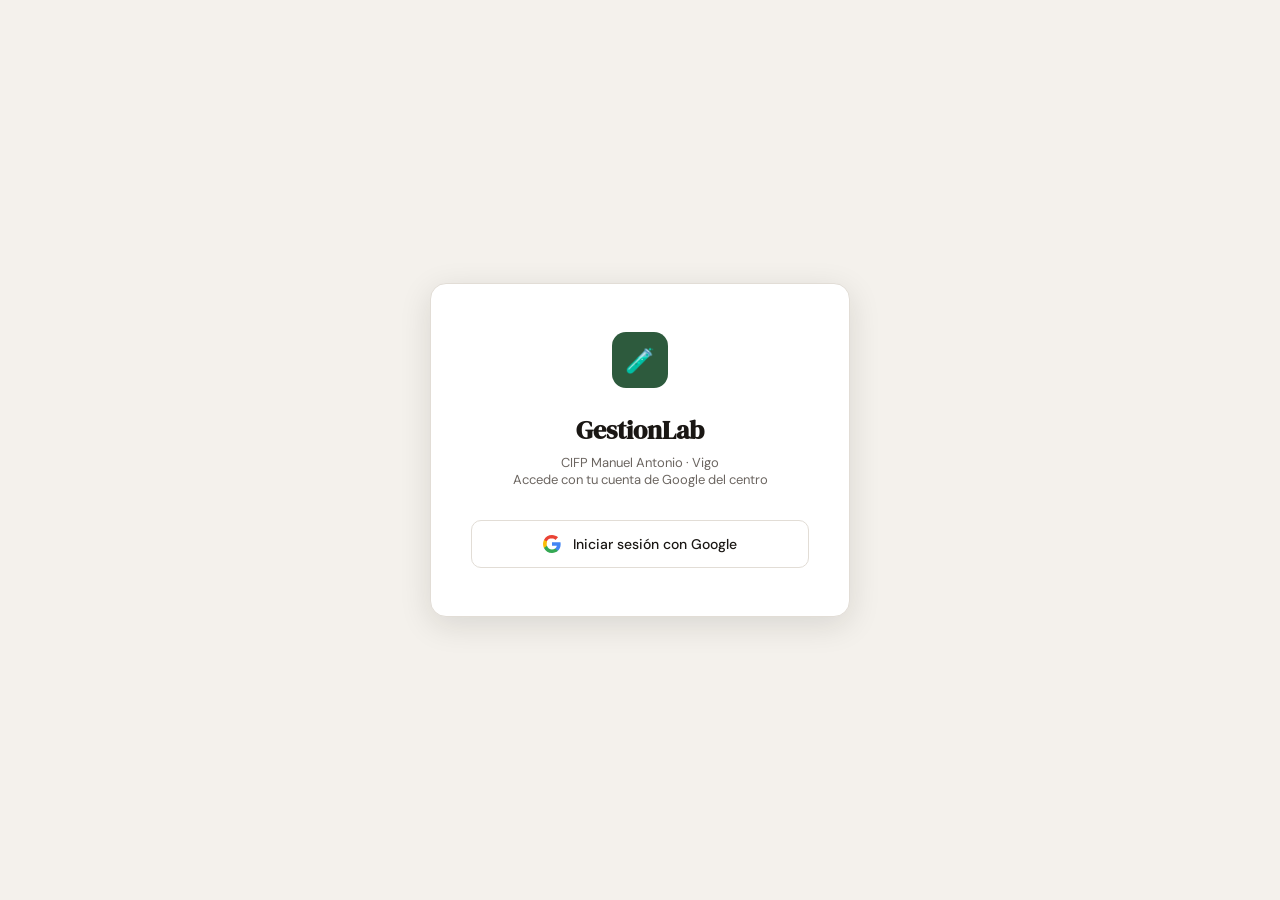
==== index.html @ 8d4d7803 "Add files via upload" ====
<!DOCTYPE html>
<html lang="es">
<head>
  <meta charset="UTF-8">
  <meta name="viewport" content="width=device-width, initial-scale=1.0">
  <title>GestionLab · CIFP Manuel Antonio</title>
  <link href="https://fonts.googleapis.com/css2?family=DM+Serif+Display:ital@0;1&family=DM+Sans:wght@300;400;500;600&display=swap" rel="stylesheet">
  <script src="https://cdnjs.cloudflare.com/ajax/libs/jszip/3.10.1/jszip.min.js"></script>
  <link rel="stylesheet" href="css/styles.css">
</head>
<body>

<!-- LOADING -->
<div class="loading-overlay" id="loading">
  <div class="spinner"></div>
  <div class="loading-text" id="loading-text">Cargando...</div>
</div>

<!-- TOAST -->
<div class="toast-container" id="toasts"></div>

<!-- AUTH SCREEN -->
<div id="auth-screen">
  <div class="auth-card">
    <div class="auth-logo">🧪</div>
    <h1>GestionLab</h1>
    <p>CIFP Manuel Antonio · Vigo<br>Accede con tu cuenta de Google del centro</p>
    <button class="btn-google" onclick="signIn()">
      <svg width="18" height="18" viewBox="0 0 18 18"><path fill="#4285F4" d="M17.64 9.2c0-.637-.057-1.251-.164-1.84H9v3.481h4.844c-.209 1.125-.843 2.078-1.796 2.717v2.258h2.908c1.702-1.567 2.684-3.874 2.684-6.615z"/><path fill="#34A853" d="M9 18c2.43 0 4.467-.806 5.956-2.184l-2.908-2.258c-.806.54-1.837.86-3.048.86-2.344 0-4.328-1.584-5.036-3.711H.957v2.332A8.997 8.997 0 009 18z"/><path fill="#FBBC05" d="M3.964 10.707A5.41 5.41 0 013.682 9c0-.593.102-1.17.282-1.707V4.961H.957A8.996 8.996 0 000 9c0 1.452.348 2.827.957 4.039l3.007-2.332z"/><path fill="#EA4335" d="M9 3.58c1.321 0 2.508.454 3.44 1.345l2.582-2.58C13.463.891 11.426 0 9 0A8.997 8.997 0 00.957 4.961L3.964 6.293C4.672 4.166 6.656 3.58 9 3.58z"/></svg>
      Iniciar sesión con Google
    </button>
  </div>
</div>

<!-- APP -->
<div id="app">
  <!-- SIDEBAR -->
  <nav class="sidebar">
    <div class="sidebar-header">
      <div class="sidebar-logo">
        <div class="sidebar-logo-icon">🧪</div>
        <div class="sidebar-logo-text">GestionLab</div>
      </div>
      <div class="sidebar-subtitle">CIFP Manuel Antonio</div>
    </div>
    <div class="sidebar-nav">
      <div class="nav-section-label">Principal</div>
      <div class="nav-item active" onclick="showPage('dashboard')">
        <span class="nav-icon">📊</span> Panel principal
      </div>
      <div class="nav-section-label" style="margin-top:12px">Equipos</div>
      <div class="nav-item" onclick="showPage('equipos')">
        <span class="nav-icon">🔬</span> Inventario
      </div>
      <div class="nav-item" onclick="showPage('incidencias')">
        <span class="nav-icon">⚠️</span> Incidencias
        <span class="nav-badge" id="badge-incidencias" style="display:none">0</span>
      </div>
      <div class="nav-item" onclick="showPage('intervenciones')">
        <span class="nav-icon">🔧</span> Intervenciones
      </div>
      <!-- RENOMBRADO: "Catálogo" en vez de "Configuración" -->
      <div class="nav-section-label" style="margin-top:12px">Material fungible</div>
      <div class="nav-item" onclick="showPage('material')">
        <span class="nav-icon">🧴</span> Inventario
      </div>
      <div class="nav-item" onclick="showPage('movimientos')">
        <span class="nav-icon">📦</span> Movimientos
      </div>
      <div class="nav-item" onclick="showPage('solicitudes')">
        <span class="nav-icon">📋</span> Solicitudes
        <span class="nav-badge" id="badge-solicitudes" style="display:none">0</span>
      </div>
      <div class="nav-item" onclick="showPage('pedidos')" id="nav-pedidos">
        <span class="nav-icon">🛒</span> Pedidos
      </div>
      <div class="nav-section-label" style="margin-top:12px" id="label-catalogo">Catálogo</div>
      <div class="nav-item" onclick="showPage('proveedores')" id="nav-proveedores">
        <span class="nav-icon">🏢</span> Proveedores
      </div>
      <div class="nav-item" onclick="showPage('ubicaciones')" id="nav-ubicaciones">
        <span class="nav-icon">📍</span> Ubicaciones
      </div>
      <div class="nav-item" onclick="showPage('usuarios')" id="nav-usuarios" style="display:none">
        <span class="nav-icon">👥</span> Usuarios
      </div>
    </div>
    <div class="sidebar-footer">
      <div class="user-chip">
        <img class="user-avatar" id="user-avatar" src="" alt="">
        <div class="user-info">
          <div class="user-name" id="user-name">—</div>
          <div class="user-role" id="user-role">—</div>
        </div>
        <button class="btn-signout" onclick="signOut()" title="Cerrar sesión">↩</button>
      </div>
    </div>
  </nav>

  <!-- MAIN -->
  <div class="main">
    <div class="topbar">
      <div class="topbar-title" id="page-title">Panel principal</div>
      <div class="topbar-actions" id="topbar-actions"></div>
    </div>
    <div class="content">

      <!-- DASHBOARD -->
      <div class="page active" id="page-dashboard">
        <div class="stats-grid" id="stats-grid">
          <div class="stat-card">
            <div class="stat-icon" style="background:#e8f0eb">🔬</div>
            <div class="stat-body">
              <div class="stat-value" id="stat-equipos">—</div>
              <div class="stat-label">Equipos registrados</div>
            </div>
          </div>
          <div class="stat-card">
            <div class="stat-icon" style="background:#fdf3e7">⏰</div>
            <div class="stat-body">
              <div class="stat-value" id="stat-preventivos">—</div>
              <div class="stat-label">Preventivos pendientes</div>
            </div>
          </div>
          <div class="stat-card">
            <div class="stat-icon" style="background:#fdf0f0">⚠️</div>
            <div class="stat-body">
              <div class="stat-value" id="stat-incidencias">—</div>
              <div class="stat-label">Incidencias abiertas</div>
            </div>
          </div>
          <div class="stat-card" style="cursor:pointer" onclick="openModalConsumo()" title="Registrar consumo rápido">
            <div class="stat-icon" style="background:#fdf3e7">🧴</div>
            <div class="stat-body">
              <div class="stat-value" id="stat-stock-bajo">—</div>
              <div class="stat-label">Items bajo mínimo</div>
            </div>
          </div>
        </div>

        <!-- Acceso rápido registro consumo -->
        <div style="margin-bottom:20px;display:flex;align-items:center;gap:12px;flex-wrap:wrap">
          <button class="quick-register-btn" onclick="openModalConsumo()">
            📦 Registrar consumo de material
          </button>
          <span style="font-size:12px;color:var(--text-muted)">¿Gastaste algo hoy? Regístralo en 10 segundos</span>
        </div>

        <div id="alertas-container"></div>

        <!-- Alertas stock bajo -->
        <div id="alertas-stock-container" style="margin-bottom:20px"></div>

        <div class="card">
          <div class="card-header">
            <div class="card-title">Próximos mantenimientos preventivos</div>
          </div>
          <table>
            <thead>
              <tr>
                <th>Equipo</th>
                <th>Tipo</th>
                <th>Ubicación</th>
                <th>Próximo preventivo</th>
                <th>Estado</th>
              </tr>
            </thead>
            <tbody id="tabla-proximos"></tbody>
          </table>
        </div>
      </div>

      <!-- SOLICITUDES -->
      <div class="page" id="page-solicitudes">
        <div class="card">
          <div class="card-header">
            <div class="card-title">Solicitudes de material</div>
            <div class="card-actions">
              <select class="filter" onchange="filtrarSolicitudesEstado(this.value)">
                <option value="">Todos los estados</option>
                <option>Pendiente</option>
                <option>En pedido</option>
                <option>Recibido</option>
                <option>Rechazado</option>
              </select>
              <button class="btn btn-primary" onclick="openModalSolicitud()">+ Nueva solicitud</button>
            </div>
          </div>
          <table>
            <thead>
              <tr>
                <th>ID</th>
                <th>Material</th>
                <th>Cantidad</th>
                <th>Solicitante</th>
                <th>Fecha</th>
                <th>Urgencia</th>
                <th>Proveedor requerido</th>
                <th>Estado</th>
                <th></th>
              </tr>
            </thead>
            <tbody id="tabla-solicitudes"></tbody>
          </table>
        </div>
      </div>

      <!-- PEDIDOS -->
      <div class="page" id="page-pedidos">
        <div style="display:flex;align-items:center;justify-content:space-between;margin-bottom:20px;flex-wrap:wrap;gap:12px">
          <div style="display:flex;gap:8px;flex-wrap:wrap">
            <select class="filter" onchange="filtrarPedidosEstado(this.value)">
              <option value="">Todos los estados</option>
              <option>Abierto</option>
              <option>Presupuesto solicitado</option>
              <option>Presupuesto aprobado</option>
              <option>Recepción parcial</option>
              <option>Recepción completa</option>
            </select>
          </div>
          <button class="btn btn-primary" onclick="openModalNuevoPedido()">+ Nueva lista de pedido</button>
        </div>
        <div id="pedidos-lista"></div>
      </div>

      <!-- DETALLE PEDIDO (panel lateral simulado como página) -->
      <div class="page" id="page-pedido-detalle">
        <div style="margin-bottom:16px">
          <button class="btn btn-secondary" onclick="showPage('pedidos')">← Volver a pedidos</button>
        </div>
        <div id="pedido-detalle-contenido"></div>
      </div>

      <!-- MATERIAL FUNGIBLE -->
      <div class="page" id="page-material">
        <div class="card">
          <div class="card-header">
            <div class="card-title">Inventario de material fungible</div>
            <div class="card-actions">
              <div class="search-input">
                <span>🔍</span>
                <input type="text" placeholder="Buscar material..." oninput="filtrarMaterial(this.value)" id="search-material">
              </div>
              <select class="filter" onchange="filtrarMaterialCategoria(this.value)" id="filter-material-cat">
                <option value="">Todas las categorías</option>
              </select>
              <select class="filter" onchange="filtrarMaterialStock(this.value)">
                <option value="">Todo el stock</option>
                <option value="bajo">Bajo mínimo</option>
                <option value="ok">Stock OK</option>
              </select>
              <div class="search-input">
                <span>📍</span>
                <input type="text" placeholder="Filtrar por ubicación..." oninput="filtrarMaterialUbicacion(this.value);this.setAttribute('list',this.value.length>0?'ubicaciones-datalist':'')" id="filter-material-ubicacion">
              </div>
              <datalist id="ubicaciones-datalist"></datalist>
              <button class="btn btn-primary" onclick="openModalMaterial()">+ Nuevo material</button>
            </div>
          </div>
          <table>
            <thead>
              <tr>
                <th>ID</th>
                <th>Nombre</th>
                <th>Categoría</th>
                <th>Ubicación</th>
                <th>Unidad</th>
                <th>Stock actual</th>
                <th>Mín / Óptimo</th>
                <th></th>
              </tr>
            </thead>
            <tbody id="tabla-material"></tbody>
          </table>
        </div>
      </div>

      <!-- MOVIMIENTOS -->
      <div class="page" id="page-movimientos">
        <div class="card">
          <div class="card-header">
            <div class="card-title">Movimientos de material</div>
            <div class="card-actions">
              <select class="filter" onchange="filtrarMovimientosTipo(this.value)">
                <option value="">Entradas y salidas</option>
                <option value="Entrada">Solo entradas</option>
                <option value="Salida">Solo salidas</option>
              </select>
              <button class="btn btn-secondary" onclick="openModalConsumo()">📦 Registrar consumo</button>
              <button class="btn btn-primary" onclick="openModalEntrada()">📥 Registrar entrada</button>
            </div>
          </div>
          <table>
            <thead>
              <tr>
                <th>Fecha</th>
                <th>Material</th>
                <th>Tipo</th>
                <th>Cantidad</th>
                <th>Usuario</th>
                <th>Motivo</th>
                <th>Observaciones</th>
              </tr>
            </thead>
            <tbody id="tabla-movimientos"></tbody>
          </table>
        </div>
      </div>

      <!-- EQUIPOS -->
      <div class="page" id="page-equipos">
        <div class="card">
          <div class="card-header">
            <div class="card-title">Inventario de equipos</div>
            <div class="card-actions">
              <div class="search-input">
                <span>🔍</span>
                <input type="text" placeholder="Buscar equipo..." oninput="filtrarEquipos(this.value)" id="search-equipos">
              </div>
              <select class="filter" onchange="filtrarEquiposEstado(this.value)">
                <option value="">Todos los estados</option>
                <option>Operativo</option>
                <option>En mantenimiento</option>
                <option>Averiado</option>
                <option>Fuera de servicio</option>
              </select>
              <div class="search-input">
                <span>📍</span>
                <input type="text" placeholder="Filtrar por ubicación..." oninput="filtrarEquiposUbicacion(this.value);this.setAttribute('list',this.value.length>0?'equipos-ubicaciones-datalist':'')" id="filter-equipos-ubicacion">
              </div>
              <datalist id="equipos-ubicaciones-datalist"></datalist>
              <button class="btn btn-primary" onclick="openModalEquipo()">+ Nuevo equipo</button>
            </div>
          </div>
          <table>
            <thead>
              <tr>
                <th>ID</th>
                <th>Equipo</th>
                <th>Marca / Modelo</th>
                <th>Ubicación</th>
                <th>Responsable</th>
                <th>Estado</th>
                <th>Próx. preventivo</th>
                <th></th>
              </tr>
            </thead>
            <tbody id="tabla-equipos"></tbody>
          </table>
        </div>
      </div>

      <!-- DETALLE EQUIPO -->
      <div class="page" id="page-equipo-detalle">
        <div style="margin-bottom:16px">
          <button class="btn btn-secondary" onclick="showPage('equipos')">← Volver al inventario</button>
        </div>
        <div id="equipo-detalle-contenido"></div>
      </div>

      <!-- INTERVENCIONES -->
      <div class="page" id="page-intervenciones">
        <div class="card">
          <div class="card-header">
            <div class="card-title">Registro de intervenciones</div>
            <div class="card-actions">
              <select class="filter" onchange="filtrarIntervencionesTipo(this.value)">
                <option value="">Todos los tipos</option>
                <option>Preventivo</option>
                <option>Correctivo</option>
                <option>Calibración</option>
                <option>Verificación funcional</option>
                <option>Limpieza</option>
                <option>Sustitución de pieza</option>
                <option>Control de temperatura</option>
              </select>
              <button class="btn btn-primary" onclick="openModalIntervencion()">+ Nueva intervención</button>
            </div>
          </div>
          <table>
            <thead>
              <tr>
                <th>ID</th>
                <th>Equipo</th>
                <th>Tipo</th>
                <th>Fecha realización</th>
                <th>Realizado por</th>
                <th>Resultado</th>
                <th>Operativo</th>
                <th>PDF</th>
                <th></th>
              </tr>
            </thead>
            <tbody id="tabla-intervenciones"></tbody>
          </table>
        </div>
      </div>

      <!-- INCIDENCIAS -->
      <div class="page" id="page-incidencias">
        <div class="card">
          <div class="card-header">
            <div class="card-title">Incidencias reportadas</div>
            <div class="card-actions">
              <select class="filter" onchange="filtrarIncidenciasEstado(this.value)">
                <option value="">Todos los estados</option>
                <option>Abierta</option>
                <option>En gestión</option>
                <option>Resuelta</option>
                <option>Cerrada</option>
              </select>
              <button class="btn btn-primary" onclick="openModalIncidencia()">+ Reportar incidencia</button>
            </div>
          </div>
          <table>
            <thead>
              <tr>
                <th>ID</th>
                <th>Equipo</th>
                <th>Problema</th>
                <th>Impacto</th>
                <th>Urgencia</th>
                <th>Reportado por</th>
                <th>Fecha</th>
                <th>Estado</th>
                <th></th>
              </tr>
            </thead>
            <tbody id="tabla-incidencias"></tbody>
          </table>
        </div>
      </div>

      <!-- PROVEEDORES -->
      <div class="page" id="page-proveedores">
        <div class="card">
          <div class="card-header">
            <div class="card-title">Proveedores</div>
            <div class="card-actions">
              <button class="btn btn-primary" onclick="openModalProveedor()">+ Nuevo proveedor</button>
            </div>
          </div>
          <table>
            <thead>
              <tr>
                <th>Nombre</th>
                <th>Tipo(s)</th>
                <th>Contacto</th>
                <th>Email</th>
                <th>Teléfono</th>
                <th>Activo</th>
                <th></th>
              </tr>
            </thead>
            <tbody id="tabla-proveedores"></tbody>
          </table>
        </div>
      </div>

      <!-- DETALLE PROVEEDOR -->
      <div class="page" id="page-proveedor-detalle">
        <div style="margin-bottom:16px">
          <button class="btn btn-secondary" onclick="showPage('proveedores')">← Volver a proveedores</button>
        </div>
        <div id="proveedor-detalle-contenido"></div>
      </div>

      <!-- UBICACIONES -->
      <div class="page" id="page-ubicaciones">
        <div class="card">
          <div class="card-header">
            <div class="card-title">Ubicaciones</div>
            <div class="card-actions">
              <button class="btn btn-primary" id="btn-nueva-ubicacion" onclick="openModalUbicacion()">+ Nueva ubicación</button>
            </div>
          </div>
          <div id="ubicaciones-agrupadas" style="padding:8px 0"></div>
        </div>
      </div>

      <!-- USUARIOS -->
      <div class="page" id="page-usuarios">
        <div class="card">
          <div class="card-header">
            <div class="card-title">Gestión de usuarios</div>
            <div class="card-actions">
              <button class="btn btn-primary" onclick="openModalUsuario()">+ Nuevo usuario</button>
            </div>
          </div>
          <table>
            <thead>
              <tr>
                <th>Nombre</th>
                <th>Email</th>
                <th>Rol</th>
                <th>Activo</th>
                <th></th>
              </tr>
            </thead>
            <tbody id="tabla-usuarios"></tbody>
          </table>
        </div>
      </div>

    </div>
  </div>
</div>


<!-- MODALES — cargados dinámicamente por loadModales() en ui.js -->
<div id="modales-container"></div>

<!-- SCRIPTS — orden importante: config → auth → sheets → ui → módulos -->
<script src="js/config.js"></script>
<script src="js/auth.js"></script>
<script src="js/sheets.js"></script>
<script src="js/ui.js"></script>
<script src="js/equipos.js"></script>
<script src="js/material.js"></script>
<script src="js/ubicaciones.js"></script>
<script src="js/pedidos.js"></script>
<script src="js/generador.js"></script>
<script>
  loadModales().then(initAuth);
</script>

</body>
</html>
---- css/styles.css ----
:root {
      --bg: #f4f1ec;
      --surface: #ffffff;
      --surface2: #f9f7f3;
      --border: #e2ddd6;
      --text: #1a1714;
      --text-soft: #6b6560;
      --text-muted: #a09a93;
      --accent: #2d5a3d;
      --accent-light: #e8f0eb;
      --accent2: #c17f3a;
      --accent2-light: #fdf3e7;
      --danger: #b94040;
      --danger-light: #fdf0f0;
      --warning: #c17f3a;
      --warning-light: #fdf3e7;
      --success: #2d5a3d;
      --success-light: #e8f0eb;
      --radius: 10px;
      --radius-sm: 6px;
      --shadow: 0 2px 12px rgba(26,23,20,0.08);
      --shadow-lg: 0 8px 32px rgba(26,23,20,0.12);
    }

    * { box-sizing: border-box; margin: 0; padding: 0; }

    body {
      font-family: 'DM Sans', sans-serif;
      background: var(--bg);
      color: var(--text);
      min-height: 100vh;
      font-size: 14px;
    }

    /* AUTH SCREEN */
    #auth-screen {
      display: flex;
      align-items: center;
      justify-content: center;
      min-height: 100vh;
      background: var(--bg);
      padding: 24px;
    }

    .auth-card {
      background: var(--surface);
      border-radius: 16px;
      padding: 48px 40px;
      max-width: 420px;
      width: 100%;
      box-shadow: var(--shadow-lg);
      border: 1px solid var(--border);
      text-align: center;
    }

    .auth-logo {
      width: 56px;
      height: 56px;
      background: var(--accent);
      border-radius: 14px;
      display: flex;
      align-items: center;
      justify-content: center;
      margin: 0 auto 24px;
      font-size: 24px;
    }

    .auth-card h1 {
      font-family: 'DM Serif Display', serif;
      font-size: 26px;
      color: var(--text);
      margin-bottom: 6px;
    }

    .auth-card p {
      color: var(--text-soft);
      margin-bottom: 32px;
      font-size: 13px;
    }

    .btn-google {
      display: flex;
      align-items: center;
      justify-content: center;
      gap: 12px;
      width: 100%;
      padding: 14px 20px;
      background: var(--surface);
      border: 1.5px solid var(--border);
      border-radius: var(--radius);
      font-family: 'DM Sans', sans-serif;
      font-size: 14px;
      font-weight: 500;
      color: var(--text);
      cursor: pointer;
      transition: all 0.2s;
    }

    .btn-google:hover {
      background: var(--surface2);
      border-color: var(--accent);
      box-shadow: var(--shadow);
    }

    .btn-google svg { flex-shrink: 0; }

    /* APP LAYOUT */
    #app { display: none; min-height: 100vh; }

    .sidebar {
      position: fixed;
      top: 0; left: 0;
      width: 240px;
      height: 100vh;
      background: var(--surface);
      border-right: 1px solid var(--border);
      display: flex;
      flex-direction: column;
      z-index: 100;
      overflow-y: auto;
    }

    .sidebar-header {
      padding: 24px 20px 20px;
      border-bottom: 1px solid var(--border);
    }

    .sidebar-logo {
      display: flex;
      align-items: center;
      gap: 10px;
      margin-bottom: 4px;
    }

    .sidebar-logo-icon {
      width: 32px; height: 32px;
      background: var(--accent);
      border-radius: 8px;
      display: flex;
      align-items: center;
      justify-content: center;
      font-size: 14px;
      flex-shrink: 0;
    }

    .sidebar-logo-text {
      font-family: 'DM Serif Display', serif;
      font-size: 16px;
      color: var(--text);
      line-height: 1.2;
    }

    .sidebar-subtitle {
      font-size: 11px;
      color: var(--text-muted);
      margin-top: 2px;
      padding-left: 42px;
    }

    .sidebar-nav { padding: 16px 12px; flex: 1; }

    .nav-section-label {
      font-size: 10px;
      font-weight: 600;
      color: var(--text-muted);
      text-transform: uppercase;
      letter-spacing: 0.08em;
      padding: 8px 8px 4px;
    }

    .nav-item {
      display: flex;
      align-items: center;
      gap: 10px;
      padding: 9px 10px;
      border-radius: var(--radius-sm);
      cursor: pointer;
      color: var(--text-soft);
      font-size: 13.5px;
      font-weight: 400;
      transition: all 0.15s;
      margin-bottom: 2px;
      text-decoration: none;
    }

    .nav-item:hover { background: var(--surface2); color: var(--text); }
    .nav-item.active { background: var(--accent-light); color: var(--accent); font-weight: 500; }
    .nav-item .nav-icon { font-size: 16px; width: 20px; text-align: center; }

    .nav-badge {
      margin-left: auto;
      background: var(--danger);
      color: white;
      font-size: 10px;
      font-weight: 600;
      padding: 2px 6px;
      border-radius: 20px;
    }

    .sidebar-footer {
      padding: 16px;
      border-top: 1px solid var(--border);
    }

    .user-chip {
      display: flex;
      align-items: center;
      gap: 10px;
      padding: 8px;
      border-radius: var(--radius-sm);
    }

    .user-avatar {
      width: 32px; height: 32px;
      border-radius: 50%;
      background: var(--accent-light);
      border: 2px solid var(--border);
      object-fit: cover;
    }

    .user-info { flex: 1; min-width: 0; }
    .user-name { font-size: 12px; font-weight: 500; color: var(--text); white-space: nowrap; overflow: hidden; text-overflow: ellipsis; }
    .user-role { font-size: 11px; color: var(--text-muted); }

    .btn-signout {
      background: none; border: none;
      color: var(--text-muted);
      cursor: pointer;
      padding: 4px;
      border-radius: 4px;
      font-size: 16px;
      transition: color 0.15s;
    }
    .btn-signout:hover { color: var(--danger); }

    /* MAIN CONTENT */
    .main {
      margin-left: 240px;
      min-height: 100vh;
      display: flex;
      flex-direction: column;
    }

    .topbar {
      background: var(--surface);
      border-bottom: 1px solid var(--border);
      padding: 0 32px;
      height: 60px;
      display: flex;
      align-items: center;
      justify-content: space-between;
      position: sticky;
      top: 0;
      z-index: 50;
    }

    .topbar-title {
      font-family: 'DM Serif Display', serif;
      font-size: 20px;
      color: var(--text);
    }

    .topbar-actions { display: flex; align-items: center; gap: 8px; }

    .btn {
      display: inline-flex;
      align-items: center;
      gap: 6px;
      padding: 8px 16px;
      border-radius: var(--radius-sm);
      font-family: 'DM Sans', sans-serif;
      font-size: 13px;
      font-weight: 500;
      cursor: pointer;
      transition: all 0.15s;
      border: none;
      text-decoration: none;
    }

    .btn-primary {
      background: var(--accent);
      color: white;
    }
    .btn-primary:hover { background: #234a30; }

    .btn-secondary {
      background: var(--surface2);
      color: var(--text);
      border: 1px solid var(--border);
    }
    .btn-secondary:hover { background: var(--border); }

    .btn-danger {
      background: var(--danger-light);
      color: var(--danger);
      border: 1px solid #f0c8c8;
    }
    .btn-danger:hover { background: #f8dada; }

    .content { padding: 28px 32px; flex: 1; }

    /* STATS ROW */
    .stats-grid {
      display: grid;
      grid-template-columns: repeat(4, 1fr);
      gap: 16px;
      margin-bottom: 28px;
    }

    .stat-card {
      background: var(--surface);
      border: 1px solid var(--border);
      border-radius: var(--radius);
      padding: 20px;
      display: flex;
      align-items: flex-start;
      gap: 14px;
    }

    .stat-icon {
      width: 40px; height: 40px;
      border-radius: 10px;
      display: flex;
      align-items: center;
      justify-content: center;
      font-size: 18px;
      flex-shrink: 0;
    }

    .stat-body {}
    .stat-value { font-size: 24px; font-weight: 600; color: var(--text); line-height: 1; margin-bottom: 4px; }
    .stat-label { font-size: 12px; color: var(--text-muted); }

    /* ALERTS */
    .alert-banner {
      background: var(--warning-light);
      border: 1px solid #e8c98a;
      border-radius: var(--radius);
      padding: 14px 18px;
      display: flex;
      align-items: flex-start;
      gap: 12px;
      margin-bottom: 20px;
    }

    .alert-banner.danger {
      background: var(--danger-light);
      border-color: #f0c8c8;
    }

    .alert-icon { font-size: 18px; flex-shrink: 0; margin-top: 1px; }
    .alert-content {}
    .alert-title { font-size: 13px; font-weight: 600; color: var(--text); margin-bottom: 2px; }
    .alert-text { font-size: 12px; color: var(--text-soft); }

    /* TABLES */
    .card {
      background: var(--surface);
      border: 1px solid var(--border);
      border-radius: var(--radius);
      overflow: hidden;
    }

    .card-header {
      padding: 16px 20px;
      border-bottom: 1px solid var(--border);
      display: flex;
      align-items: center;
      justify-content: space-between;
      gap: 12px;
    }

    .card-title {
      font-size: 14px;
      font-weight: 600;
      color: var(--text);
    }

    .card-actions { display: flex; align-items: center; gap: 8px; }

    .search-input {
      display: flex;
      align-items: center;
      gap: 8px;
      background: var(--surface2);
      border: 1px solid var(--border);
      border-radius: var(--radius-sm);
      padding: 6px 12px;
    }

    .search-input input {
      border: none;
      background: none;
      font-family: 'DM Sans', sans-serif;
      font-size: 13px;
      color: var(--text);
      outline: none;
      width: 200px;
    }

    .search-input input::placeholder { color: var(--text-muted); }

    table {
      width: 100%;
      border-collapse: collapse;
    }

    thead th {
      padding: 10px 16px;
      text-align: left;
      font-size: 11px;
      font-weight: 600;
      color: var(--text-muted);
      text-transform: uppercase;
      letter-spacing: 0.05em;
      background: var(--surface2);
      border-bottom: 1px solid var(--border);
      white-space: nowrap;
    }

    tbody tr {
      border-bottom: 1px solid var(--border);
      transition: background 0.1s;
    }

    tbody tr:last-child { border-bottom: none; }
    tbody tr:hover { background: var(--surface2); }

    td {
      padding: 12px 16px;
      font-size: 13px;
      color: var(--text);
      vertical-align: middle;
    }

    /* BADGES */
    .badge {
      display: inline-flex;
      align-items: center;
      gap: 4px;
      padding: 3px 9px;
      border-radius: 20px;
      font-size: 11px;
      font-weight: 500;
      white-space: nowrap;
    }

    .badge-green { background: var(--success-light); color: var(--success); }
    .badge-red { background: var(--danger-light); color: var(--danger); }
    .badge-orange { background: var(--warning-light); color: var(--warning); }
    .badge-gray { background: var(--surface2); color: var(--text-soft); border: 1px solid var(--border); }
    .badge-blue { background: #e8f0fd; color: #2d5093; }

    .dot { width: 6px; height: 6px; border-radius: 50%; background: currentColor; }

    /* ACTIONS */
    .row-actions { display: flex; gap: 4px; }

    .icon-btn {
      width: 28px; height: 28px;
      border-radius: var(--radius-sm);
      border: 1px solid var(--border);
      background: var(--surface);
      cursor: pointer;
      display: flex;
      align-items: center;
      justify-content: center;
      font-size: 13px;
      color: var(--text-soft);
      transition: all 0.15s;
    }

    .icon-btn:hover { background: var(--surface2); color: var(--text); }
    .icon-btn.danger:hover { background: var(--danger-light); color: var(--danger); border-color: #f0c8c8; }

    /* MODAL */
    .modal-overlay {
      display: none;
      position: fixed;
      inset: 0;
      background: rgba(26,23,20,0.4);
      z-index: 1000;
      align-items: center;
      justify-content: center;
      padding: 24px;
    }

    .modal-overlay.open { display: flex; }

    .modal {
      background: var(--surface);
      border-radius: 14px;
      width: 100%;
      max-width: 620px;
      max-height: 90vh;
      overflow-y: auto;
      box-shadow: var(--shadow-lg);
    }

    .modal-header {
      padding: 24px 24px 0;
      display: flex;
      align-items: flex-start;
      justify-content: space-between;
      gap: 16px;
      margin-bottom: 20px;
    }

    .modal-title {
      font-family: 'DM Serif Display', serif;
      font-size: 20px;
      color: var(--text);
    }

    .modal-close {
      width: 32px; height: 32px;
      border-radius: 8px;
      border: 1px solid var(--border);
      background: var(--surface2);
      cursor: pointer;
      font-size: 16px;
      color: var(--text-soft);
      display: flex;
      align-items: center;
      justify-content: center;
      flex-shrink: 0;
      transition: all 0.15s;
    }
    .modal-close:hover { background: var(--danger-light); color: var(--danger); }

    .modal-body { padding: 0 24px 24px; }

    .form-grid { display: grid; gap: 16px; }
    .form-grid-2 { grid-template-columns: 1fr 1fr; }

    .form-group { display: flex; flex-direction: column; gap: 6px; }
    .form-group.full { grid-column: 1 / -1; }

    label {
      font-size: 12px;
      font-weight: 500;
      color: var(--text-soft);
    }

    input, select, textarea {
      font-family: 'DM Sans', sans-serif;
      font-size: 13px;
      color: var(--text);
      background: var(--surface);
      border: 1.5px solid var(--border);
      border-radius: var(--radius-sm);
      padding: 9px 12px;
      outline: none;
      transition: border-color 0.15s;
      width: 100%;
    }

    input:focus, select:focus, textarea:focus {
      border-color: var(--accent);
    }

    textarea { resize: vertical; min-height: 80px; }

    .form-footer {
      display: flex;
      justify-content: flex-end;
      gap: 8px;
      padding-top: 8px;
      border-top: 1px solid var(--border);
      margin-top: 8px;
    }

    /* LOADING */
    .loading-overlay {
      display: none;
      position: fixed;
      inset: 0;
      background: rgba(244,241,236,0.8);
      z-index: 2000;
      align-items: center;
      justify-content: center;
      flex-direction: column;
      gap: 16px;
    }

    .loading-overlay.show { display: flex; }

    .spinner {
      width: 40px; height: 40px;
      border: 3px solid var(--border);
      border-top-color: var(--accent);
      border-radius: 50%;
      animation: spin 0.7s linear infinite;
    }

    @keyframes spin { to { transform: rotate(360deg); } }

    .loading-text { font-size: 13px; color: var(--text-soft); }

    /* EMPTY STATE */
    .empty-state {
      text-align: center;
      padding: 48px 24px;
      color: var(--text-muted);
    }

    .empty-state-icon { font-size: 40px; margin-bottom: 12px; }
    .empty-state-title { font-size: 15px; font-weight: 500; color: var(--text-soft); margin-bottom: 6px; }
    .empty-state-text { font-size: 13px; }

    /* TOAST */
    .toast-container {
      position: fixed;
      bottom: 24px;
      right: 24px;
      z-index: 3000;
      display: flex;
      flex-direction: column;
      gap: 8px;
    }

    .toast {
      background: var(--text);
      color: white;
      padding: 12px 18px;
      border-radius: var(--radius);
      font-size: 13px;
      box-shadow: var(--shadow-lg);
      animation: slideIn 0.2s ease;
      max-width: 320px;
    }

    .toast.success { background: var(--accent); }
    .toast.error { background: var(--danger); }

    @keyframes slideIn {
      from { transform: translateX(20px); opacity: 0; }
      to { transform: translateX(0); opacity: 1; }
    }

    /* TABS */
    .tabs {
      display: flex;
      gap: 4px;
      margin-bottom: 20px;
      background: var(--surface);
      border: 1px solid var(--border);
      border-radius: var(--radius);
      padding: 4px;
      width: fit-content;
    }

    .tab {
      padding: 7px 16px;
      border-radius: var(--radius-sm);
      font-size: 13px;
      font-weight: 500;
      cursor: pointer;
      color: var(--text-soft);
      transition: all 0.15s;
      border: none;
      background: none;
      font-family: 'DM Sans', sans-serif;
    }

    .tab.active {
      background: var(--accent);
      color: white;
    }

    .tab:not(.active):hover { background: var(--surface2); color: var(--text); }

    /* DETAIL VIEW */
    .detail-grid {
      display: grid;
      grid-template-columns: 1fr 1fr;
      gap: 12px;
      margin-bottom: 20px;
    }

    .detail-item { display: flex; flex-direction: column; gap: 3px; }
    .detail-label { font-size: 11px; font-weight: 600; color: var(--text-muted); text-transform: uppercase; letter-spacing: 0.05em; }
    .detail-value { font-size: 13px; color: var(--text); }

    /* PAGES */
    .page { display: none; }
    .page.active { display: block; }

    /* RESPONSIVE HELPER */
    .text-right { text-align: right; }
    .text-muted { color: var(--text-muted); font-size: 12px; }

    .filter-row {
      display: flex;
      gap: 8px;
      align-items: center;
    }

    select.filter {
      width: auto;
      padding: 6px 10px;
      font-size: 12px;
    }

    .progress-bar {
      height: 4px;
      background: var(--border);
      border-radius: 2px;
      overflow: hidden;
      margin-top: 4px;
    }

    .progress-fill {
      height: 100%;
      border-radius: 2px;
      background: var(--accent);
      transition: width 0.3s;
    }

    .progress-fill.warning { background: var(--warning); }
    .progress-fill.danger { background: var(--danger); }

    /* BÚSQUEDA MATERIAL — autocomplete */
    .search-material-wrap {
      position: relative;
      width: 100%;
    }
    .search-material-wrap input {
      width: 100%;
      padding: 10px 14px 10px 36px;
      font-size: 14px;
      border: 1.5px solid var(--border);
      border-radius: var(--radius);
      background: var(--surface);
      outline: none;
      transition: border-color 0.15s;
    }
    .search-material-wrap input:focus { border-color: var(--accent); }
    .search-material-wrap .search-icon {
      position: absolute;
      left: 11px; top: 50%;
      transform: translateY(-50%);
      font-size: 15px;
      pointer-events: none;
    }
    .autocomplete-list {
      position: absolute;
      top: calc(100% + 4px);
      left: 0; right: 0;
      background: var(--surface);
      border: 1px solid var(--border);
      border-radius: var(--radius);
      box-shadow: var(--shadow-lg);
      z-index: 500;
      max-height: 260px;
      overflow-y: auto;
      display: none;
    }
    .autocomplete-list.open { display: block; }
    .autocomplete-item {
      padding: 10px 14px;
      cursor: pointer;
      font-size: 13px;
      border-bottom: 1px solid var(--border);
      display: flex;
      align-items: center;
      justify-content: space-between;
      gap: 12px;
      transition: background 0.1s;
    }
    .autocomplete-item:last-child { border-bottom: none; }
    .autocomplete-item:hover { background: var(--accent-light); }
    .autocomplete-item-name { font-weight: 500; color: var(--text); }
    .autocomplete-item-meta { font-size: 11px; color: var(--text-muted); text-align: right; line-height: 1.5; }
    .autocomplete-item-stock { font-size: 12px; font-weight: 600; }
    .autocomplete-item-stock.low { color: var(--danger); }
    .autocomplete-item-stock.ok { color: var(--success); }

    /* STOCK BAR */
    .stock-bar-wrap { display: flex; align-items: center; gap: 8px; }
    .stock-bar { flex: 1; height: 6px; background: var(--border); border-radius: 3px; overflow: hidden; min-width: 60px; }
    .stock-bar-fill { height: 100%; border-radius: 3px; transition: width 0.3s; }
    .stock-val { font-size: 12px; font-weight: 600; white-space: nowrap; min-width: 60px; }

    /* QUICK REGISTER */
    .quick-register-btn {
      display: inline-flex;
      align-items: center;
      gap: 8px;
      background: var(--accent2);
      color: white;
      border: none;
      border-radius: var(--radius);
      padding: 10px 20px;
      font-family: 'DM Sans', sans-serif;
      font-size: 13px;
      font-weight: 600;
      cursor: pointer;
      transition: background 0.15s;
      box-shadow: var(--shadow);
    }
    .quick-register-btn:hover { background: #a86c2f; }

    /* PEDIDOS — estados */
    .estado-pedido { display: inline-flex; align-items: center; gap: 5px; padding: 4px 10px; border-radius: 20px; font-size: 11px; font-weight: 600; }
    .estado-abierto     { background: #e8f0eb; color: #2d5a3d; }
    .estado-presupuesto { background: #e8f0fd; color: #2d5093; }
    .estado-aprobado    { background: #fdf3e7; color: #c17f3a; }
    .estado-recepcion   { background: #f3e8fd; color: #7a2d93; }
    .estado-completo    { background: #e8f0eb; color: #2d5a3d; border: 1.5px solid #2d5a3d; }
    .estado-factura     { background: #1a1714; color: white; }

    /* PEDIDOS — card */
    .pedido-card { background: var(--surface); border: 1px solid var(--border); border-radius: var(--radius); padding: 18px 20px; margin-bottom: 12px; cursor: pointer; transition: box-shadow 0.15s, border-color 0.15s; }
    .pedido-card:hover { border-color: var(--accent); box-shadow: var(--shadow); }
    .pedido-card-header { display: flex; align-items: center; justify-content: space-between; margin-bottom: 6px; gap: 12px; flex-wrap: wrap; }
    .pedido-card-title { font-weight: 600; font-size: 14px; }
    .pedido-card-meta { font-size: 12px; color: var(--text-muted); }
    .pedido-card-stats { display: flex; gap: 16px; margin-top: 10px; flex-wrap: wrap; }
    .pedido-stat { font-size: 12px; color: var(--text-soft); }
    .pedido-stat strong { color: var(--text); }

    /* LÍNEAS */
    .linea-row { display: grid; grid-template-columns: 1fr 70px 70px 110px 28px; gap: 8px; align-items: center; padding: 8px 12px; border-radius: var(--radius-sm); border: 1px solid var(--border); margin-bottom: 6px; font-size: 13px; background: var(--surface); }
    .linea-row:hover { background: var(--surface2); }

    /* SOLICITUDES */
    .badge-solicitud-nueva { background: #f3e8fd; color: #7a2d93; }

    /* TOGGLE catálogo/nuevo */
    .toggle-source { display: flex; gap: 0; border: 1.5px solid var(--border); border-radius: var(--radius-sm); overflow: hidden; margin-bottom: 12px; }
    .toggle-source button { flex: 1; padding: 7px 12px; font-size: 12px; font-weight: 500; border: none; background: var(--surface2); color: var(--text-soft); cursor: pointer; font-family: 'DM Sans', sans-serif; transition: all 0.15s; }
    .toggle-source button.active { background: var(--accent); color: white; }

    /* SELECCIONAR PEDIDO — opciones */
    .pedido-opcion {
      display: flex; align-items: center; justify-content: space-between;
      padding: 12px 14px; border: 1.5px solid var(--border); border-radius: var(--radius-sm);
      cursor: pointer; transition: all 0.15s; background: var(--surface);
    }
    .pedido-opcion:hover { border-color: var(--accent); background: var(--accent-light); }
    .pedido-opcion-nombre { font-weight: 500; font-size: 13px; }
    .pedido-opcion-meta { font-size: 11px; color: var(--text-muted); margin-top: 2px; }

    /* UBICACIONES agrupadas */
    .ubi-grupo { margin-bottom: 4px; }
    .ubi-grupo-header {
      display: flex; align-items: center; gap: 10px;
      padding: 10px 20px; background: var(--surface2);
      border-bottom: 1px solid var(--border);
      font-weight: 600; font-size: 13px; color: var(--text);
      cursor: pointer; user-select: none;
    }
    .ubi-grupo-header:hover { background: var(--accent-light); }
    .ubi-grupo-toggle { font-size: 11px; color: var(--text-muted); transition: transform 0.2s; }
    .ubi-grupo-toggle.open { transform: rotate(90deg); }
    .ubi-grupo-count { margin-left: auto; }
    .ubi-grupo-rows { display: none; }
    .ubi-grupo-rows.open { display: block; }
    .ubi-row {
      display: grid;
      grid-template-columns: 140px 1fr 1fr 80px 80px auto;
      gap: 8px; align-items: center;
      padding: 10px 20px;
      border-bottom: 1px solid var(--border);
      font-size: 13px;
    }
    .ubi-row:last-child { border-bottom: none; }
    .ubi-row:hover { background: var(--surface2); }

    /* EQUIPOS — fila expandible */
    .equipo-row-expand {
      background: var(--surface2);
      border-bottom: 1px solid var(--border);
      display: none;
    }
    .equipo-row-expand.open { display: table-row; }
    .equipo-expand-inner {
      padding: 12px 20px 16px;
    }
    .intervenciones-mini-header {
      display: grid;
      grid-template-columns: 90px 100px 1fr 90px;
      gap: 8px;
      font-size: 10px; font-weight: 600; color: var(--text-muted);
      text-transform: uppercase; letter-spacing: 0.05em;
      padding: 4px 0 6px; border-bottom: 1px solid var(--border); margin-bottom: 6px;
    }
    .intervencion-mini-row {
      display: grid;
      grid-template-columns: 90px 100px 1fr 90px;
      gap: 8px; font-size: 12px; padding: 5px 0;
      border-bottom: 1px solid var(--border); color: var(--text-soft);
    }
    .intervencion-mini-row:last-child { border-bottom: none; }

    /* MULTI-SELECT CHECKBOXES para tipos de proveedor */
    .checkbox-group {
      display: flex;
      flex-wrap: wrap;
      gap: 8px;
      padding: 8px 0;
    }

    .checkbox-chip {
      display: flex;
      align-items: center;
      gap: 6px;
      padding: 5px 10px;
      border: 1.5px solid var(--border);
      border-radius: 20px;
      cursor: pointer;
      font-size: 12px;
      color: var(--text-soft);
      transition: all 0.15s;
      user-select: none;
      background: var(--surface);
    }

    .checkbox-chip input[type="checkbox"] {
      width: auto;
      margin: 0;
      accent-color: var(--accent);
    }

    .checkbox-chip:has(input:checked) {
      border-color: var(--accent);
      background: var(--accent-light);
      color: var(--accent);
      font-weight: 500;
    }

    /* Periodicidad personalizada */
    #eq-periodicidad-custom-group {
      display: none;
      grid-column: 1 / -1;
    }

    /* Upload area para PDFs */
    .upload-area {
      border: 2px dashed var(--border);
      border-radius: var(--radius-sm);
      padding: 16px;
      text-align: center;
      cursor: pointer;
      transition: all 0.2s;
      background: var(--surface2);
    }
    .upload-area:hover {
      border-color: var(--accent);
      background: var(--accent-light);
    }
    .upload-area input[type="file"] {
      display: none;
    }
    .upload-area-text { font-size: 12px; color: var(--text-muted); margin-top: 4px; }
    .upload-preview {
      display: flex;
      align-items: center;
      gap: 8px;
      margin-top: 8px;
      padding: 8px 12px;
      background: var(--surface);
      border: 1px solid var(--border);
      border-radius: var(--radius-sm);
      font-size: 12px;
      color: var(--text-soft);
    }
    .upload-preview .remove-file {
      margin-left: auto;
      cursor: pointer;
      color: var(--danger);
      font-size: 14px;
    }
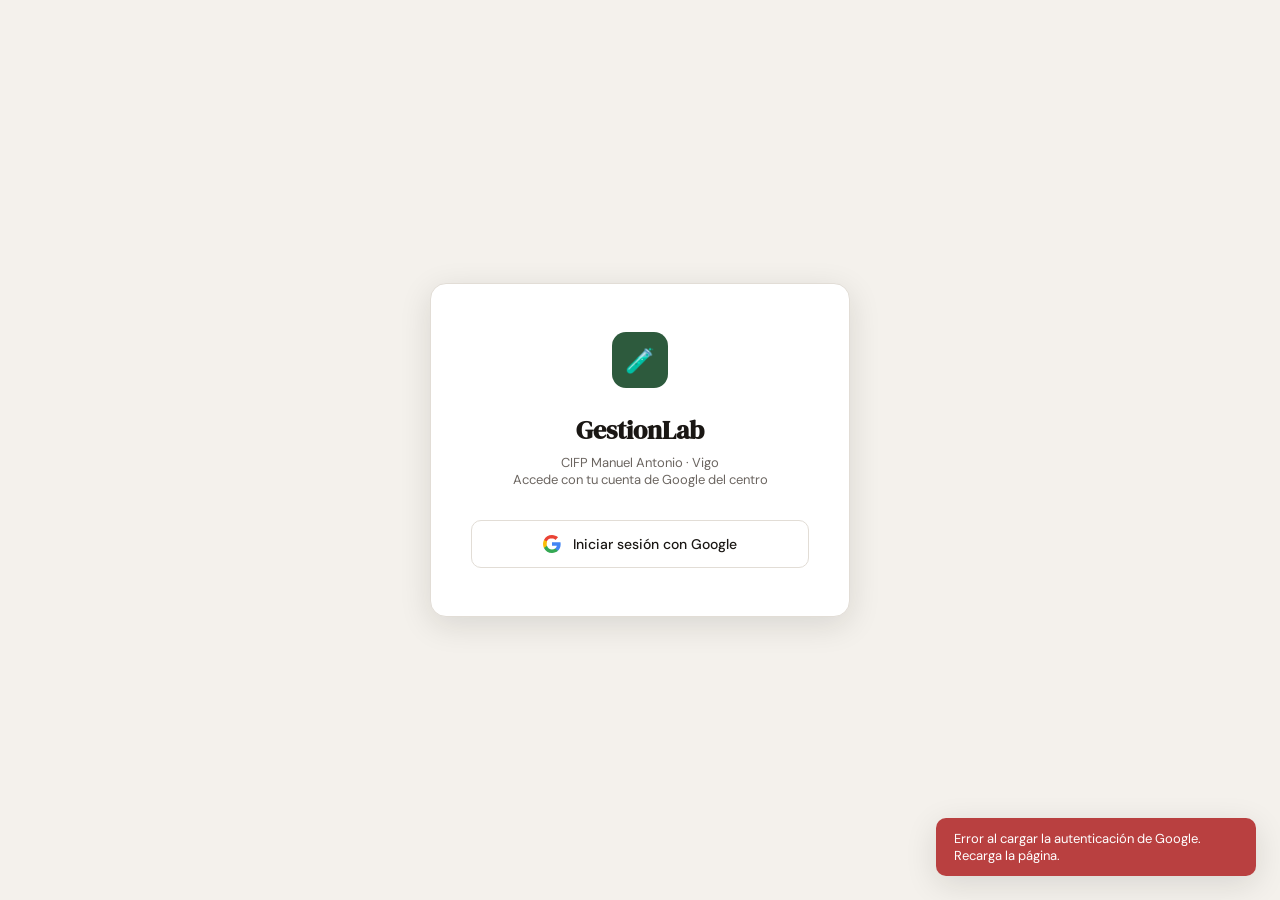
==== commit 4fbd4e38: "Add files via upload" ====
--- a/index.html
+++ b/index.html
@@ -74,6 +74,9 @@
       <div class="nav-item" onclick="showPage('pedidos')" id="nav-pedidos">
         <span class="nav-icon">🛒</span> Pedidos
       </div>
+      <div class="nav-item" onclick="showPage('contabilidad')" id="nav-contabilidad">
+        <span class="nav-icon">📊</span> Contabilidad
+      </div>
       <div class="nav-section-label" style="margin-top:12px" id="label-catalogo">Catálogo</div>
       <div class="nav-item" onclick="showPage('proveedores')" id="nav-proveedores">
         <span class="nav-icon">🏢</span> Proveedores
@@ -100,6 +103,7 @@
   <!-- MAIN -->
   <div class="main">
     <div class="topbar">
+      <button class="sidebar-toggle" id="sidebar-toggle" onclick="toggleSidebar()" aria-label="Menú">☰</button>
       <div class="topbar-title" id="page-title">Panel principal</div>
       <div class="topbar-actions" id="topbar-actions"></div>
     </div>
@@ -147,9 +151,8 @@
         </div>
 
         <div id="alertas-container"></div>
-
-        <!-- Alertas stock bajo -->
         <div id="alertas-stock-container" style="margin-bottom:20px"></div>
+        <div id="tareas-container" style="margin-bottom:20px"></div>
 
         <div class="card">
           <div class="card-header">
@@ -179,13 +182,16 @@
               <select class="filter" onchange="filtrarSolicitudesEstado(this.value)">
                 <option value="">Todos los estados</option>
                 <option>Pendiente</option>
-                <option>En pedido</option>
+                <option>Añadida a pedido</option>
+                <option>En espera de recepción</option>
                 <option>Recibido</option>
                 <option>Rechazado</option>
+                <option>Archivado</option>
               </select>
               <button class="btn btn-primary" onclick="openModalSolicitud()">+ Nueva solicitud</button>
             </div>
           </div>
+          <div style="padding:8px 16px 0" id="solicitudes-toggle-container"></div>
           <table>
             <thead>
               <tr>
@@ -231,6 +237,11 @@
         <div id="pedido-detalle-contenido"></div>
       </div>
 
+      <!-- CONTABILIDAD -->
+      <div class="page" id="page-contabilidad">
+        <div id="contabilidad-contenido"></div>
+      </div>
+
       <!-- MATERIAL FUNGIBLE -->
       <div class="page" id="page-material">
         <div class="card">
@@ -267,6 +278,7 @@
                 <th>Unidad</th>
                 <th>Stock actual</th>
                 <th>Mín / Óptimo</th>
+                <th style="text-align:right;white-space:nowrap">Precio medio (IVA)</th>
                 <th></th>
               </tr>
             </thead>
@@ -383,6 +395,7 @@
                 <th>ID</th>
                 <th>Equipo</th>
                 <th>Tipo</th>
+                <th>Estado</th>
                 <th>Fecha realización</th>
                 <th>Realizado por</th>
                 <th>Resultado</th>
@@ -515,14 +528,39 @@
 <script src="js/auth.js"></script>
 <script src="js/sheets.js"></script>
 <script src="js/ui.js"></script>
-<script src="js/equipos.js"></script>
+<script src="js/equipos-render.js"></script>
+<script src="js/equipos-acciones.js"></script>
 <script src="js/material.js"></script>
 <script src="js/ubicaciones.js"></script>
-<script src="js/pedidos.js"></script>
+<script src="js/pedidos-render.js"></script>
+<script src="js/pedidos-acciones.js"></script>
 <script src="js/generador.js"></script>
+<script src="js/contabilidad.js"></script>
+<script src="js/tareas.js"></script>
 <script>
   loadModales().then(initAuth);
 </script>
 
+<!-- Backdrop móvil para sidebar -->
+<div class="sidebar-backdrop" id="sidebar-backdrop" onclick="closeSidebar()"></div>
+
+<script>
+function toggleSidebar() {
+  document.querySelector('.sidebar').classList.toggle('open');
+  document.getElementById('sidebar-backdrop').classList.toggle('open');
+}
+function closeSidebar() {
+  document.querySelector('.sidebar').classList.remove('open');
+  document.getElementById('sidebar-backdrop').classList.remove('open');
+}
+// Cerrar sidebar automáticamente al navegar en móvil
+document.addEventListener('DOMContentLoaded', () => {
+  document.querySelectorAll('.nav-item').forEach(el => {
+    el.addEventListener('click', () => {
+      if (window.innerWidth <= 768) closeSidebar();
+    });
+  });
+});
+</script>
 </body>
 </html>
--- a/css/styles.css
+++ b/css/styles.css
@@ -971,4 +971,275 @@
       cursor: pointer;
       color: var(--danger);
       font-size: 14px;
-    }+    }
+
+/* ============================================================
+   RESPONSIVE — TABLET Y MÓVIL
+   ============================================================ */
+
+/* Botón hamburguesa — oculto en desktop */
+.sidebar-toggle {
+  display: none;
+  background: none;
+  border: none;
+  cursor: pointer;
+  padding: 6px 8px;
+  border-radius: var(--radius-sm);
+  color: var(--text);
+  font-size: 22px;
+  line-height: 1;
+  flex-shrink: 0;
+}
+.sidebar-toggle:hover { background: var(--surface2); }
+
+/* Overlay oscuro detrás del sidebar en móvil */
+.sidebar-backdrop {
+  display: none;
+  position: fixed;
+  inset: 0;
+  background: rgba(26,23,20,0.45);
+  z-index: 99;
+}
+.sidebar-backdrop.open { display: block; }
+
+/* ── TABLET LANDSCAPE: 769px – 1024px en horizontal ── */
+@media (max-width: 1024px) and (min-width: 769px) and (orientation: landscape) {
+  .sidebar {
+    width: 64px;
+    overflow: visible;
+  }
+  .sidebar-header { padding: 16px 10px; }
+  .sidebar-logo-text, .sidebar-subtitle,
+  .nav-section-label, .user-info, .btn-signout { display: none; }
+  .sidebar-logo { justify-content: center; }
+  .sidebar-logo-icon { margin: 0; }
+  .sidebar-nav { padding: 12px 6px; }
+  .nav-item {
+    justify-content: center;
+    padding: 10px;
+    position: relative;
+  }
+  .nav-item .nav-icon { font-size: 18px; }
+  .nav-item span:not(.nav-icon):not(.nav-badge) { display: none; }
+  .nav-badge { position: absolute; top: 4px; right: 4px; padding: 1px 4px; font-size: 9px; }
+  .sidebar-footer { padding: 10px 6px; }
+  .user-chip { justify-content: center; padding: 4px; }
+  .user-avatar { margin: 0; }
+  .main { margin-left: 64px; }
+  .content { padding: 20px 24px; }
+  .stats-grid { grid-template-columns: repeat(2, 1fr); }
+}
+
+/* ── MÓVIL y TABLET PORTRAIT: ≤ 768px, o tablet en vertical ── */
+@media (max-width: 768px), (max-width: 1024px) and (orientation: portrait) {
+  /* Sidebar: oculto por defecto, desliza desde la izquierda */
+  .sidebar {
+    position: fixed;
+    left: -260px;
+    top: 0;
+    bottom: 0;
+    z-index: 100;
+    width: 240px;
+    transition: left 0.25s ease;
+    box-shadow: none;
+  }
+  .sidebar.open {
+    left: 0;
+    box-shadow: 4px 0 20px rgba(0,0,0,0.18);
+  }
+  .main { margin-left: 0; }
+
+  /* Topbar: mostrar hamburguesa */
+  .topbar {
+    position: sticky;
+    top: 0;
+    z-index: 90;
+    background: var(--surface);
+    border-bottom: 1px solid var(--border);
+    padding: 0 12px;
+    gap: 8px;
+  }
+  .sidebar-toggle { display: flex; align-items: center; }
+
+  /* Contenido */
+  .content { padding: 14px 12px; }
+
+  /* Stats: 2 columnas */
+  .stats-grid { grid-template-columns: repeat(2, 1fr); gap: 10px; }
+  .stat-card { padding: 12px; gap: 10px; }
+  .stat-icon { width: 36px; height: 36px; font-size: 18px; }
+  .stat-value { font-size: 22px; }
+
+  /* Formularios: columna única */
+  .form-grid-2 { grid-template-columns: 1fr !important; }
+  .form-group.full { grid-column: 1 !important; }
+
+  /* Tablas: scroll horizontal */
+  .card > table,
+  .card > div > table { display: block; overflow-x: auto; -webkit-overflow-scrolling: touch; }
+
+  /* Modales: sheet desde abajo */
+  .modal-overlay { align-items: flex-end; padding: 0; }
+  .modal {
+    border-radius: var(--radius) var(--radius) 0 0 !important;
+    max-width: 100% !important;
+    width: 100%;
+    max-height: 90vh;
+    overflow-y: auto;
+  }
+  .modal-header { padding: 14px 16px; }
+  .modal-body { padding: 0 16px 16px; }
+
+  /* Footer botones: apilados */
+  .form-footer { flex-direction: column-reverse; gap: 8px; }
+  .form-footer .btn { width: 100%; justify-content: center; }
+
+  /* Pedido cards */
+  .pedido-card-header { flex-wrap: wrap; gap: 8px; }
+  .pedido-card-stats { flex-wrap: wrap; gap: 8px; }
+
+  /* Alertas más compactas */
+  .alert-banner { padding: 10px 12px; gap: 8px; }
+  .alert-icon { font-size: 16px; }
+  .alert-title { font-size: 12px; }
+  .alert-text { font-size: 11px; }
+
+  /* Intervenciones mini en equipo: apiladas */
+  .intervenciones-mini-header { display: none; }
+  .intervencion-mini-row { grid-template-columns: 1fr 1fr !important; gap: 4px; }
+
+  /* Row actions: siempre visibles */
+  .row-actions { opacity: 1 !important; }
+
+  /* Quick register btn */
+  .quick-register-btn { width: 100%; }
+
+  /* Card header: apila título y acciones en móvil */
+  .card-header {
+    flex-wrap: wrap;
+    gap: 10px;
+    padding: 12px 14px;
+  }
+  .card-title { font-size: 13px; }
+  .card-actions {
+    flex-wrap: wrap;
+    width: 100%;
+    gap: 6px;
+  }
+  .card-actions .btn,
+  .card-actions select,
+  .card-actions input { flex: 1 1 auto; min-width: 0; }
+  .card-actions .btn { text-align: center; justify-content: center; }
+
+  /* Fix iOS: evitar zoom automático al enfocar inputs */
+  input, select, textarea { font-size: 16px !important; }
+  label { font-size: 13px; }
+}
+
+/* ══════════════════════════════════════════════════════════
+   TELÉFONO EN HORIZONTAL  —  max-height: 500px + landscape
+   Los móviles en landscape tienen anchura similar a tablets
+   pero se distinguen por su ALTURA baja (≤430px).
+   Sin esta query caen en el modo tablet-landscape (sidebar
+   de iconos) pero no tienen las correcciones de contenido.
+   ══════════════════════════════════════════════════════════ */
+@media (max-height: 500px) and (orientation: landscape) {
+
+  /* ── Sidebar: igual que en móvil portrait (drawer oculto) ── */
+  .sidebar {
+    position: fixed;
+    left: -260px; top: 0; bottom: 0;
+    z-index: 100; width: 240px;
+    transition: left 0.25s ease;
+    box-shadow: none;
+    overflow-y: auto;   /* scroll vertical cuando el nav no cabe en ~430px */
+  }
+  .sidebar.open {
+    left: 0;
+    box-shadow: 4px 0 20px rgba(0,0,0,0.18);
+  }
+  /* Restaurar textos que la tablet-landscape ocultaba */
+  .sidebar-logo-text, .sidebar-subtitle,
+  .nav-section-label, .user-info, .btn-signout { display: revert; }
+  .nav-item span:not(.nav-icon):not(.nav-badge)  { display: revert; }
+  .nav-item { justify-content: flex-start; padding: 6px 16px; }
+  .sidebar-footer { padding: 8px 16px; }
+  .user-chip { justify-content: flex-start; padding: 6px 8px; }
+  /* Nav más compacto verticalmente para que quepan todos los items */
+  .sidebar-nav { padding: 6px 8px; }
+  .nav-item { font-size: 13px; }
+  .nav-icon  { font-size: 15px; }
+  .nav-badge { top: 2px; right: 2px; padding: 1px 4px; font-size: 9px; }
+
+  .main { margin-left: 0; }
+
+  /* ── Topbar ── */
+  .topbar {
+    position: sticky; top: 0; z-index: 90;
+    background: var(--surface);
+    border-bottom: 1px solid var(--border);
+    padding: 0 12px; gap: 8px;
+  }
+  .sidebar-toggle { display: flex; align-items: center; }
+
+  /* ── Contenido más compacto ── */
+  .content { padding: 8px 12px; }
+
+  /* ── Tablas: scroll horizontal ──
+     El selector específico evita conflictos con .card { overflow:hidden }.
+     white-space en td/th (no en table) para que las celdas no colapsen. */
+  .card > table {
+    display: block;
+    overflow-x: auto;
+    -webkit-overflow-scrolling: touch;
+  }
+  .card > table td,
+  .card > table th { white-space: nowrap; }
+
+  /* ── Card header: título + controles en fila que rompe si no cabe ── */
+  .card-header {
+    flex-wrap: wrap;
+    gap: 8px;
+    padding: 10px 12px;
+    align-items: flex-start;
+  }
+  .card-title {
+    font-size: 13px;
+    white-space: nowrap;   /* evita que el título ocupe 3 líneas */
+  }
+  .card-actions {
+    flex-wrap: wrap;
+    flex: 1 1 100%;        /* ocupa fila completa si no cabe junto al título */
+    gap: 6px;
+  }
+  .card-actions .search-input { flex: 2 1 140px; min-width: 0; }
+  .card-actions select        { flex: 1 1 110px; min-width: 0; font-size: 13px; padding: 5px 6px; }
+  .card-actions .btn          { flex: 0 0 auto; font-size: 12px; padding: 5px 10px; }
+
+  /* ── Stats: 4 columnas ── */
+  .stats-grid { grid-template-columns: repeat(4, 1fr); gap: 8px; }
+  .stat-card  { padding: 10px; }
+  .stat-value { font-size: 18px; }
+  .stat-label { font-size: 10px; }
+
+  /* ── Formularios: 2 columnas ── */
+  .form-grid-2 { grid-template-columns: 1fr 1fr; }
+
+  /* ── Modales: sheet baja, altura contenida ── */
+  .modal-overlay { align-items: flex-end; padding: 0; }
+  .modal {
+    border-radius: var(--radius) var(--radius) 0 0 !important;
+    max-width: 100% !important; width: 100%;
+    max-height: 80vh; overflow-y: auto;
+  }
+
+  /* ── Footer: en fila ── */
+  .form-footer { flex-direction: row; }
+  .form-footer .btn { flex: 1; justify-content: center; }
+
+  /* ── Row actions: siempre visibles ── */
+  .row-actions { opacity: 1 !important; }
+
+  /* ── iOS: evitar zoom al enfocar inputs ── */
+  input, select, textarea { font-size: 16px !important; }
+}
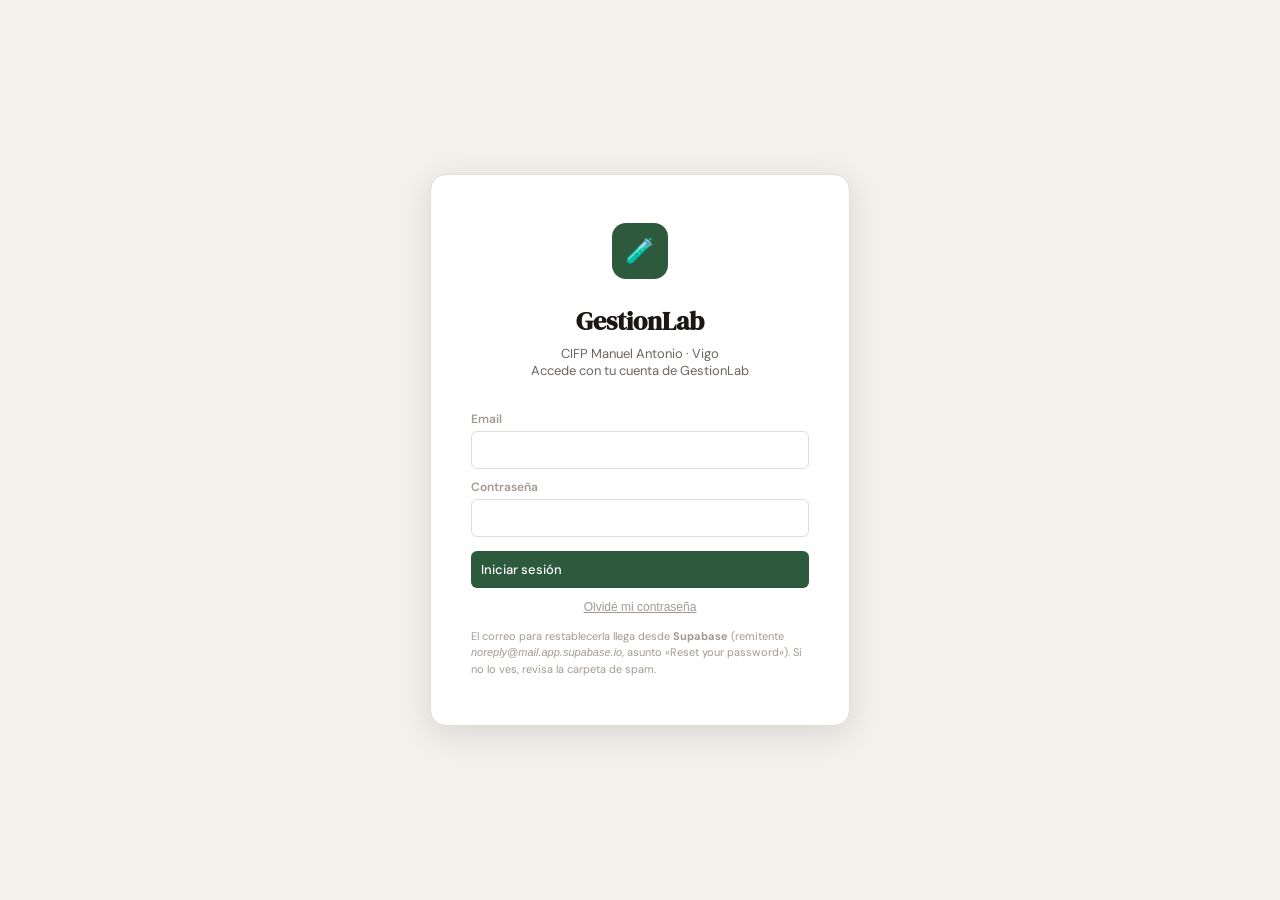
==== commit c8c222f4: "Residuos: contenedores solo Gestor/Admin; ocultar rótulo Compras a profes - El menú lateral ya no mu" ====
--- a/index.html
+++ b/index.html
@@ -4,6 +4,18 @@
   <meta charset="UTF-8">
   <meta name="viewport" content="width=device-width, initial-scale=1.0">
   <title>GestionLab · CIFP Manuel Antonio</title>
+
+  <!-- PWA: instalable en pantalla completa -->
+  <link rel="manifest" href="manifest.webmanifest">
+  <meta name="theme-color" content="#2d5a3d">
+  <link rel="icon" type="image/svg+xml" href="assets/icon.svg">
+  <link rel="icon" type="image/png" sizes="192x192" href="assets/icon-192.png">
+  <link rel="apple-touch-icon" href="assets/apple-touch-icon.png">
+  <meta name="mobile-web-app-capable" content="yes">
+  <meta name="apple-mobile-web-app-capable" content="yes">
+  <meta name="apple-mobile-web-app-status-bar-style" content="default">
+  <meta name="apple-mobile-web-app-title" content="GestionLab">
+
   <link href="https://fonts.googleapis.com/css2?family=DM+Serif+Display:ital@0;1&family=DM+Sans:wght@300;400;500;600&display=swap" rel="stylesheet">
   <script src="https://cdnjs.cloudflare.com/ajax/libs/jszip/3.10.1/jszip.min.js"></script>
   <link rel="stylesheet" href="css/styles.css">
@@ -24,11 +36,50 @@
   <div class="auth-card">
     <div class="auth-logo">🧪</div>
     <h1>GestionLab</h1>
-    <p>CIFP Manuel Antonio · Vigo<br>Accede con tu cuenta de Google del centro</p>
-    <button class="btn-google" onclick="signIn()">
-      <svg width="18" height="18" viewBox="0 0 18 18"><path fill="#4285F4" d="M17.64 9.2c0-.637-.057-1.251-.164-1.84H9v3.481h4.844c-.209 1.125-.843 2.078-1.796 2.717v2.258h2.908c1.702-1.567 2.684-3.874 2.684-6.615z"/><path fill="#34A853" d="M9 18c2.43 0 4.467-.806 5.956-2.184l-2.908-2.258c-.806.54-1.837.86-3.048.86-2.344 0-4.328-1.584-5.036-3.711H.957v2.332A8.997 8.997 0 009 18z"/><path fill="#FBBC05" d="M3.964 10.707A5.41 5.41 0 013.682 9c0-.593.102-1.17.282-1.707V4.961H.957A8.996 8.996 0 000 9c0 1.452.348 2.827.957 4.039l3.007-2.332z"/><path fill="#EA4335" d="M9 3.58c1.321 0 2.508.454 3.44 1.345l2.582-2.58C13.463.891 11.426 0 9 0A8.997 8.997 0 00.957 4.961L3.964 6.293C4.672 4.166 6.656 3.58 9 3.58z"/></svg>
-      Iniciar sesión con Google
-    </button>
+    <p>CIFP Manuel Antonio · Vigo<br>Accede con tu cuenta de GestionLab</p>
+    <form onsubmit="event.preventDefault(); signIn();" style="display:flex;flex-direction:column;gap:10px;text-align:left;margin-top:8px">
+      <div>
+        <label for="login-email" style="font-size:12px;font-weight:600;color:var(--text-muted);display:block;margin-bottom:4px">Email</label>
+        <input type="email" id="login-email" autocomplete="username" required
+          style="width:100%;padding:9px 12px;border:1px solid var(--border);border-radius:var(--radius-sm);font-size:14px">
+      </div>
+      <div>
+        <label for="login-password" style="font-size:12px;font-weight:600;color:var(--text-muted);display:block;margin-bottom:4px">Contraseña</label>
+        <input type="password" id="login-password" autocomplete="current-password" required
+          style="width:100%;padding:9px 12px;border:1px solid var(--border);border-radius:var(--radius-sm);font-size:14px">
+      </div>
+      <button type="submit" class="btn btn-primary" id="btn-login" style="margin-top:4px;width:100%;padding:10px">Iniciar sesión</button>
+      <button type="button" onclick="recuperarPassword()" style="background:none;border:none;color:var(--text-muted);font-size:12px;cursor:pointer;text-decoration:underline;padding:2px">
+        Olvidé mi contraseña
+      </button>
+      <p style="font-size:11px;color:var(--text-muted);margin:2px 0 0;line-height:1.5">
+        El correo para restablecerla llega desde <strong>Supabase</strong>
+        (remitente <em>noreply@mail.app.supabase.io</em>, asunto «Reset your password»).
+        Si no lo ves, revisa la carpeta de spam.
+      </p>
+    </form>
+  </div>
+</div>
+
+<!-- RECOVERY SCREEN — nueva contraseña tras pulsar el enlace del email -->
+<div id="recovery-screen" style="display:none">
+  <div class="auth-card">
+    <div class="auth-logo">🔑</div>
+    <h1>Nueva contraseña</h1>
+    <p>Escribe la nueva contraseña para tu cuenta de GestionLab.</p>
+    <form onsubmit="event.preventDefault(); guardarNuevaPassword();" style="display:flex;flex-direction:column;gap:10px;text-align:left;margin-top:8px">
+      <div>
+        <label for="rec-pass" style="font-size:12px;font-weight:600;color:var(--text-muted);display:block;margin-bottom:4px">Nueva contraseña</label>
+        <input type="password" id="rec-pass" autocomplete="new-password" required
+          style="width:100%;padding:9px 12px;border:1px solid var(--border);border-radius:var(--radius-sm);font-size:14px">
+      </div>
+      <div>
+        <label for="rec-pass2" style="font-size:12px;font-weight:600;color:var(--text-muted);display:block;margin-bottom:4px">Repite la nueva contraseña</label>
+        <input type="password" id="rec-pass2" autocomplete="new-password" required
+          style="width:100%;padding:9px 12px;border:1px solid var(--border);border-radius:var(--radius-sm);font-size:14px">
+      </div>
+      <button type="submit" class="btn btn-primary" id="btn-rec-pass" style="margin-top:4px;width:100%;padding:10px">Guardar contraseña</button>
+    </form>
   </div>
 </div>
 
@@ -39,9 +90,11 @@
     <div class="sidebar-header">
       <div class="sidebar-logo">
         <div class="sidebar-logo-icon">🧪</div>
-        <div class="sidebar-logo-text">GestionLab</div>
-      </div>
-      <div class="sidebar-subtitle">CIFP Manuel Antonio</div>
+        <div class="sidebar-logo-lockup">
+          <div class="sidebar-logo-text">GestionLab</div>
+          <div class="sidebar-subtitle">CIFP Manuel Antonio</div>
+        </div>
+      </div>
     </div>
     <div class="sidebar-nav">
       <div class="nav-section-label">Principal</div>
@@ -59,6 +112,18 @@
       <div class="nav-item" onclick="showPage('intervenciones')">
         <span class="nav-icon">🔧</span> Intervenciones
       </div>
+      <div class="nav-item" id="nav-mantenimiento" onclick="showPage('mantenimiento')">
+        <span class="nav-icon">🛡️</span> Mantenimiento
+        <span class="nav-badge" id="badge-mantenimiento" style="display:none">0</span>
+      </div>
+      <div class="nav-item" onclick="showPage('reservas')">
+        <span class="nav-icon">📅</span> Reservas
+        <span class="nav-badge" id="badge-reservas" style="display:none">0</span>
+      </div>
+      <div class="nav-item" onclick="showPage('registros-uso')">
+        <span class="nav-icon">📝</span> Registros de uso
+        <span class="nav-badge" id="badge-registros-uso" style="display:none">0</span>
+      </div>
       <!-- RENOMBRADO: "Catálogo" en vez de "Configuración" -->
       <div class="nav-section-label" style="margin-top:12px">Material fungible</div>
       <div class="nav-item" onclick="showPage('material')">
@@ -71,11 +136,20 @@
         <span class="nav-icon">📋</span> Solicitudes
         <span class="nav-badge" id="badge-solicitudes" style="display:none">0</span>
       </div>
+      <div class="nav-section-label" style="margin-top:12px" id="label-compras">Compras</div>
       <div class="nav-item" onclick="showPage('pedidos')" id="nav-pedidos">
         <span class="nav-icon">🛒</span> Pedidos
       </div>
       <div class="nav-item" onclick="showPage('contabilidad')" id="nav-contabilidad">
         <span class="nav-icon">📊</span> Contabilidad
+      </div>
+      <div class="nav-section-label" style="margin-top:12px">Residuos</div>
+      <div class="nav-item" onclick="showPage('residuos-guia')">
+        <span class="nav-icon">♻️</span> Guía de residuos
+      </div>
+      <div class="nav-item" id="nav-residuos-cont" onclick="showPage('residuos-contenedores')">
+        <span class="nav-icon">🗑️</span> Contenedores
+        <span class="nav-badge" id="badge-residuos" style="display:none">0</span>
       </div>
       <div class="nav-section-label" style="margin-top:12px" id="label-catalogo">Catálogo</div>
       <div class="nav-item" onclick="showPage('proveedores')" id="nav-proveedores">
@@ -87,8 +161,15 @@
       <div class="nav-item" onclick="showPage('usuarios')" id="nav-usuarios" style="display:none">
         <span class="nav-icon">👥</span> Usuarios
       </div>
+      <div class="nav-section-label" style="margin-top:12px">Mi cuenta</div>
+      <div class="nav-item" onclick="showPage('perfil')">
+        <span class="nav-icon">👤</span> Mi perfil
+      </div>
     </div>
     <div class="sidebar-footer">
+      <button class="btn-vista-previa" id="btn-vista-previa" onclick="abrirVistaPrevia()" style="display:none">
+        👁 Vista previa de rol
+      </button>
       <div class="user-chip">
         <img class="user-avatar" id="user-avatar" src="" alt="">
         <div class="user-info">
@@ -102,6 +183,12 @@
 
   <!-- MAIN -->
   <div class="main">
+    <div class="banner-vista-previa" id="banner-vista-previa" style="display:none">
+      <span id="banner-vista-previa-texto"></span>
+      <span style="flex:1"></span>
+      <span class="banner-vista-previa-nota">Modo de solo lectura — no se guardan cambios</span>
+      <button class="btn btn-secondary" style="padding:4px 12px;font-size:12px" onclick="salirVistaPrevia()">Salir de vista previa</button>
+    </div>
     <div class="topbar">
       <button class="sidebar-toggle" id="sidebar-toggle" onclick="toggleSidebar()" aria-label="Menú">☰</button>
       <div class="topbar-title" id="page-title">Panel principal</div>
@@ -113,10 +200,10 @@
       <div class="page active" id="page-dashboard">
         <div class="stats-grid" id="stats-grid">
           <div class="stat-card">
-            <div class="stat-icon" style="background:#e8f0eb">🔬</div>
+            <div class="stat-icon" style="background:#ecfdf5">♻️</div>
             <div class="stat-body">
-              <div class="stat-value" id="stat-equipos">—</div>
-              <div class="stat-label">Equipos registrados</div>
+              <div class="stat-value" id="stat-residuos-pendientes">—</div>
+              <div class="stat-label">Residuos por clasificar</div>
             </div>
           </div>
           <div class="stat-card">
@@ -156,16 +243,15 @@
 
         <div class="card">
           <div class="card-header">
-            <div class="card-title">Próximos mantenimientos preventivos</div>
+            <div class="card-title">Mantenimientos pendientes</div>
           </div>
           <table>
             <thead>
               <tr>
                 <th>Equipo</th>
+                <th>Operación</th>
                 <th>Tipo</th>
-                <th>Ubicación</th>
-                <th>Próximo preventivo</th>
-                <th>Estado</th>
+                <th>Período</th>
               </tr>
             </thead>
             <tbody id="tabla-proximos"></tbody>
@@ -192,22 +278,7 @@
             </div>
           </div>
           <div style="padding:8px 16px 0" id="solicitudes-toggle-container"></div>
-          <table>
-            <thead>
-              <tr>
-                <th>ID</th>
-                <th>Material</th>
-                <th>Cantidad</th>
-                <th>Solicitante</th>
-                <th>Fecha</th>
-                <th>Urgencia</th>
-                <th>Proveedor requerido</th>
-                <th>Estado</th>
-                <th></th>
-              </tr>
-            </thead>
-            <tbody id="tabla-solicitudes"></tbody>
-          </table>
+          <div id="tabla-solicitudes"></div>
         </div>
       </div>
 
@@ -244,6 +315,7 @@
 
       <!-- MATERIAL FUNGIBLE -->
       <div class="page" id="page-material">
+        <div id="panel-revisiones-inventario" style="display:none"></div>
         <div class="card">
           <div class="card-header">
             <div class="card-title">Inventario de material fungible</div>
@@ -275,7 +347,6 @@
                 <th>Nombre</th>
                 <th>Categoría</th>
                 <th>Ubicación</th>
-                <th>Unidad</th>
                 <th>Stock actual</th>
                 <th>Mín / Óptimo</th>
                 <th style="text-align:right;white-space:nowrap">Precio medio (IVA)</th>
@@ -321,7 +392,7 @@
 
       <!-- EQUIPOS -->
       <div class="page" id="page-equipos">
-        <div class="card">
+        <div class="card card-equipment-table">
           <div class="card-header">
             <div class="card-title">Inventario de equipos</div>
             <div class="card-actions">
@@ -332,7 +403,10 @@
               <select class="filter" onchange="filtrarEquiposEstado(this.value)">
                 <option value="">Todos los estados</option>
                 <option>Operativo</option>
-                <option>En mantenimiento</option>
+                <option>En revisión</option>
+                <option>Revisión planificada</option>
+                <option>Operativo con fallos</option>
+                <option>No operativo</option>
                 <option>Averiado</option>
                 <option>Fuera de servicio</option>
               </select>
@@ -341,6 +415,11 @@
                 <input type="text" placeholder="Filtrar por ubicación..." oninput="filtrarEquiposUbicacion(this.value);this.setAttribute('list',this.value.length>0?'equipos-ubicaciones-datalist':'')" id="filter-equipos-ubicacion">
               </div>
               <datalist id="equipos-ubicaciones-datalist"></datalist>
+              <div class="search-input">
+                <span>🧩</span>
+                <input type="text" placeholder="Filtrar por módulo..." oninput="filtrarEquiposModulo(this.value)" list="equipos-modulos-datalist" id="filter-equipos-modulo">
+              </div>
+              <datalist id="equipos-modulos-datalist"></datalist>
               <button class="btn btn-primary" onclick="openModalEquipo()">+ Nuevo equipo</button>
             </div>
           </div>
@@ -353,7 +432,7 @@
                 <th>Ubicación</th>
                 <th>Responsable</th>
                 <th>Estado</th>
-                <th>Próx. preventivo</th>
+                <th>Mantenimiento</th>
                 <th></th>
               </tr>
             </thead>
@@ -362,6 +441,11 @@
         </div>
       </div>
 
+      <!-- MANTENIMIENTO PREVENTIVO -->
+      <div class="page" id="page-mantenimiento">
+        <div id="mantenimiento-contenido"></div>
+      </div>
+
       <!-- DETALLE EQUIPO -->
       <div class="page" id="page-equipo-detalle">
         <div style="margin-bottom:16px">
@@ -372,21 +456,41 @@
 
       <!-- INTERVENCIONES -->
       <div class="page" id="page-intervenciones">
+        <div class="card" id="card-proximas-visitas" style="display:none">
+          <div class="card-header">
+            <div class="card-title">📅 Próximas actuaciones</div>
+          </div>
+          <table>
+            <thead>
+              <tr>
+                <th>Equipo</th>
+                <th>Tipo</th>
+                <th>Fecha</th>
+                <th>Incidencia</th>
+                <th></th>
+              </tr>
+            </thead>
+            <tbody id="tabla-proximas-visitas"></tbody>
+          </table>
+        </div>
         <div class="card">
           <div class="card-header">
             <div class="card-title">Registro de intervenciones</div>
             <div class="card-actions">
               <select class="filter" onchange="filtrarIntervencionesTipo(this.value)">
                 <option value="">Todos los tipos</option>
-                <option>Preventivo</option>
                 <option>Correctivo</option>
                 <option>Calibración</option>
                 <option>Verificación funcional</option>
+                <option>Validación</option>
                 <option>Limpieza</option>
+                <option>Descontaminación</option>
                 <option>Sustitución de pieza</option>
+                <option>Cambio de consumibles</option>
                 <option>Control de temperatura</option>
+                <option>Puesta en marcha</option>
+                <option>Actualización de software</option>
               </select>
-              <button class="btn btn-primary" onclick="openModalIntervencion()">+ Nueva intervención</button>
             </div>
           </div>
           <table>
@@ -394,13 +498,12 @@
               <tr>
                 <th>ID</th>
                 <th>Equipo</th>
+                <th>Incidencia</th>
                 <th>Tipo</th>
                 <th>Estado</th>
-                <th>Fecha realización</th>
-                <th>Realizado por</th>
+                <th>Fecha</th>
+                <th>Quién</th>
                 <th>Resultado</th>
-                <th>Operativo</th>
-                <th>PDF</th>
                 <th></th>
               </tr>
             </thead>
@@ -420,27 +523,12 @@
                 <option>Abierta</option>
                 <option>En gestión</option>
                 <option>Resuelta</option>
-                <option>Cerrada</option>
+                <option>Descartada</option>
               </select>
               <button class="btn btn-primary" onclick="openModalIncidencia()">+ Reportar incidencia</button>
             </div>
           </div>
-          <table>
-            <thead>
-              <tr>
-                <th>ID</th>
-                <th>Equipo</th>
-                <th>Problema</th>
-                <th>Impacto</th>
-                <th>Urgencia</th>
-                <th>Reportado por</th>
-                <th>Fecha</th>
-                <th>Estado</th>
-                <th></th>
-              </tr>
-            </thead>
-            <tbody id="tabla-incidencias"></tbody>
-          </table>
+          <div id="lista-incidencias" class="inc-lista"></div>
         </div>
       </div>
 
@@ -491,29 +579,23 @@
         </div>
       </div>
 
+      <!-- RESIDUOS -->
+      <div class="page" id="page-residuos-guia"></div>
+      <div class="page" id="page-residuos-contenedores"></div>
+
       <!-- USUARIOS -->
       <div class="page" id="page-usuarios">
-        <div class="card">
-          <div class="card-header">
-            <div class="card-title">Gestión de usuarios</div>
-            <div class="card-actions">
-              <button class="btn btn-primary" onclick="openModalUsuario()">+ Nuevo usuario</button>
-            </div>
-          </div>
-          <table>
-            <thead>
-              <tr>
-                <th>Nombre</th>
-                <th>Email</th>
-                <th>Rol</th>
-                <th>Activo</th>
-                <th></th>
-              </tr>
-            </thead>
-            <tbody id="tabla-usuarios"></tbody>
-          </table>
-        </div>
-      </div>
+        <div id="usuarios-contenido"></div>
+      </div>
+
+      <!-- PERFIL -->
+      <div class="page" id="page-perfil">
+        <div id="perfil-contenido"></div>
+      </div>
+
+      <!-- RESERVAS -->
+      <div class="page" id="page-reservas"></div>
+      <div class="page" id="page-registros-uso"></div>
 
     </div>
   </div>
@@ -524,7 +606,9 @@
 <div id="modales-container"></div>
 
 <!-- SCRIPTS — orden importante: config → auth → sheets → ui → módulos -->
+<script src="https://cdn.jsdelivr.net/npm/@supabase/supabase-js@2"></script>
 <script src="js/config.js"></script>
+<script src="js/mantenimiento.js"></script>
 <script src="js/auth.js"></script>
 <script src="js/sheets.js"></script>
 <script src="js/ui.js"></script>
@@ -537,8 +621,13 @@
 <script src="js/generador.js"></script>
 <script src="js/contabilidad.js"></script>
 <script src="js/tareas.js"></script>
+<script src="js/residuos.js"></script>
+<script src="js/reservas.js"></script>
+<script src="js/registros-uso.js"></script>
 <script>
   loadModales().then(initAuth);
+  // mantenimiento.js cargado antes que otros scripts — no necesita init adicional
+  // (el hash de recuperación de contraseña se captura en js/config.js)
 </script>
 
 <!-- Backdrop móvil para sidebar -->
@@ -562,5 +651,14 @@
   });
 });
 </script>
+
+<!-- PWA: registro del service worker (scope = carpeta de la app) -->
+<script>
+if ('serviceWorker' in navigator) {
+  window.addEventListener('load', () => {
+    navigator.serviceWorker.register('sw.js').catch(err => console.warn('SW no registrado:', err));
+  });
+}
+</script>
 </body>
 </html>
